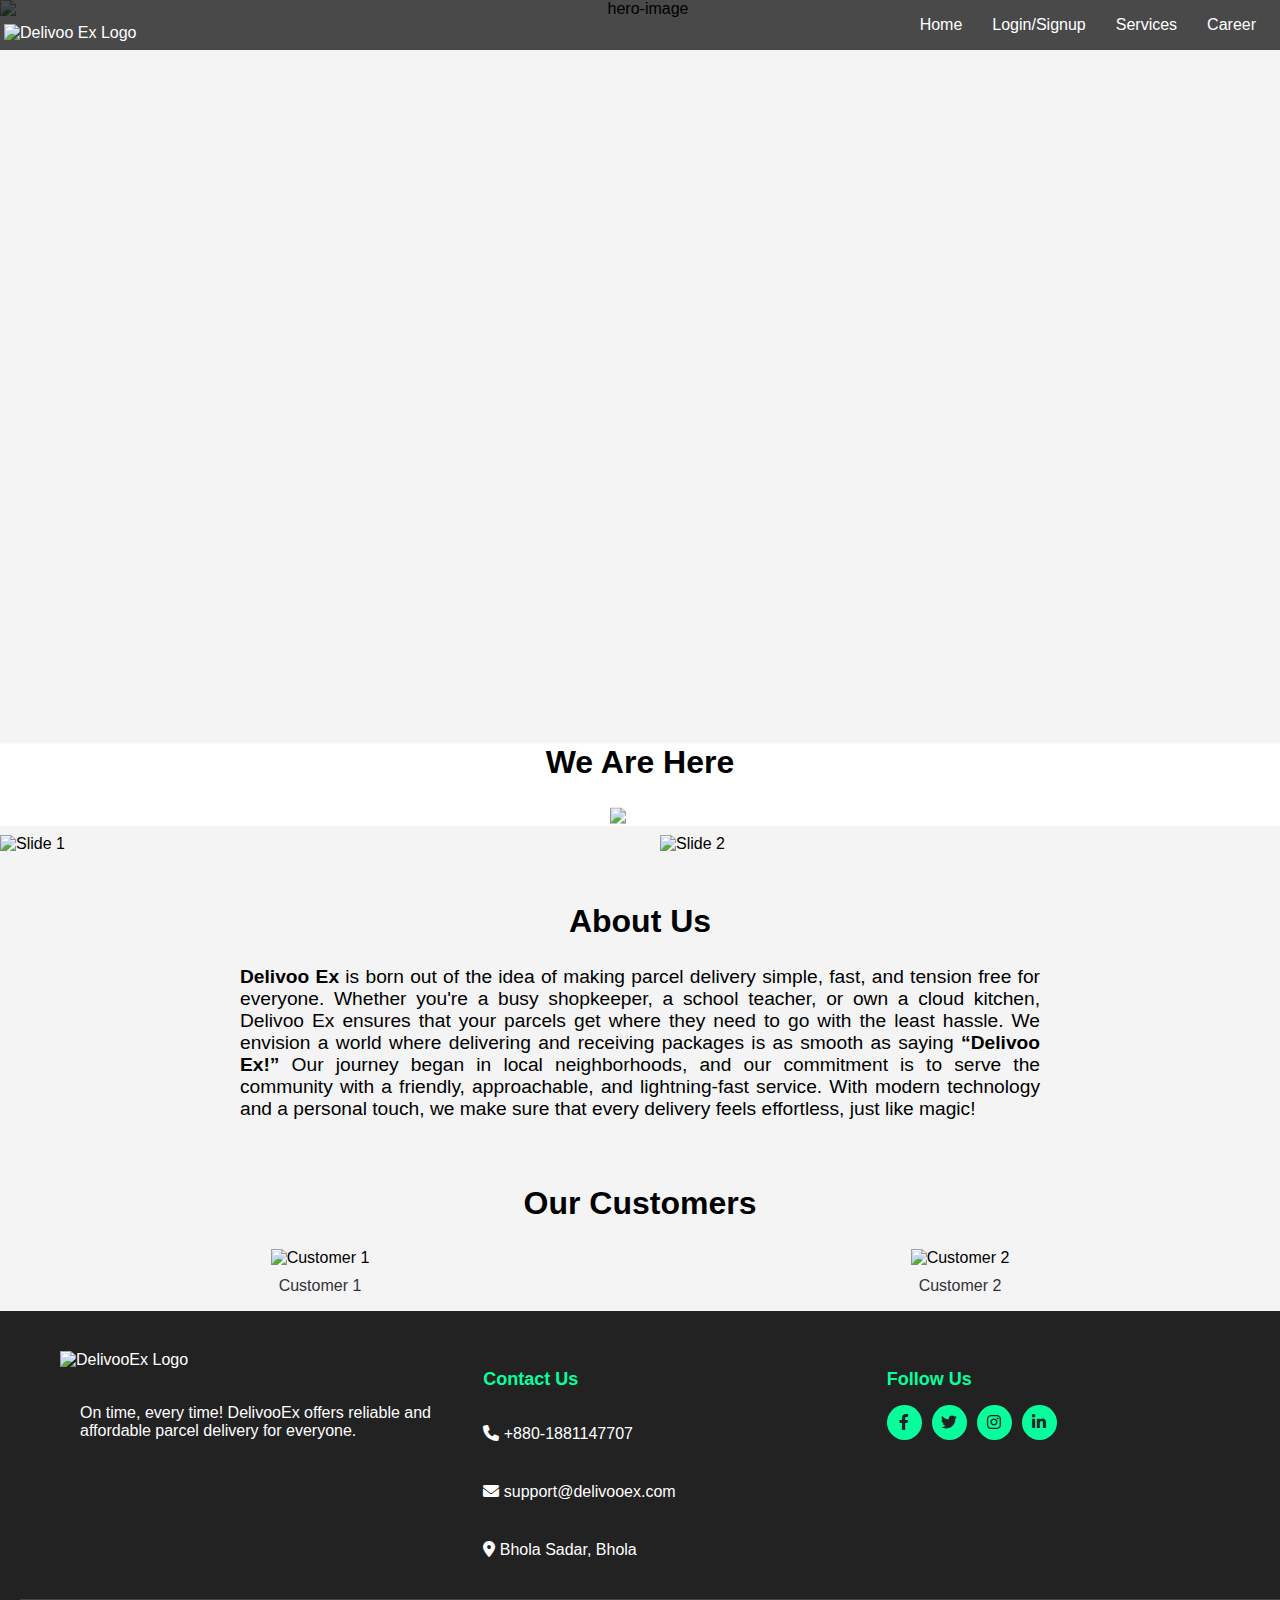
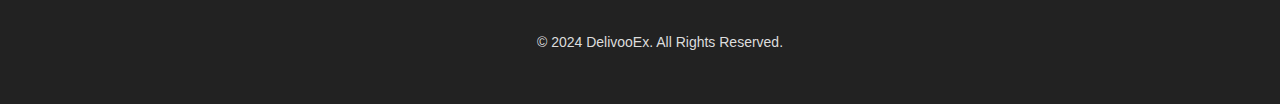
==== index.html @ bf5b0c3a "first upload" ====
<!DOCTYPE html>
<html lang="en">
<head>
    <meta charset="UTF-8">
    <meta name="viewport" content="width=device-width, initial-scale=1.0">
    <link rel="stylesheet" href="styles.css">
    <title>Delivoo Ex - Home</title>
    <script src="https://kit.fontawesome.com/a076d05399.js" crossorigin="anonymous"></script>
    <link rel="stylesheet" href="https://cdnjs.cloudflare.com/ajax/libs/font-awesome/6.0.0-beta3/css/all.min.css">

</head>
<body>
    <header>
        <!-- Logo and Top Navigation -->
        
        <nav class="navbar">
            <div class="logo">
                <a href="index.html"><img src="assets/images/logo white-01.png" alt="Delivoo Ex Logo"></a>
            </div>
            <ul class="nav-menu">
                <li class="nav-item"><a class="nav-links" href="index.html">Home</a></li>
                <li class="nav-item"><a class="nav-links" href="login.html">Login/Signup</a></li>
                <li class="nav-item"><a class="nav-links" href="services.html">Services</a></li>
                <li class="nav-item"><a class="nav-links" href="career.html">Career</a></li>
            </ul>
            <div class="hamburger" >
               <!-- <img src="assets/images/delivoo favi-01.png" alt="Menu" >-->
                <span class="bar"></span>
                <span class="bar"></span>
                <span class="bar"></span>
                <span class="bar"></span>
            
            </div>
        </nav>

    
        <!-- Hero Section with Photo Slider -->
        
    </header>
    <div class="hero">
        <img src="assets/images/landing1.jpg" alt="hero-image" id="hero-img">
    </div>
    <div class="social-links">
        <h2>We Are Here</h2>
        <a href="https://www.facebook.com/delivooex/" target="_blank"><img id="fb"  src="assets/images/fblogo.png" alt="fblogo"></a>

    </div>

    <div id="slide-photo"  >
        <img id="photo" src="assets/images/photo slider/p1 copy.jpg" alt="Slide 1">
        <img id="photo" src="assets/images/photo slider/p2 copy.jpg" alt="Slide 2">
       
        <img id="photo" src="assets/images/photo slider/p4 copy.jpg" alt="Slide 3">
        <img id="photo" src="assets/images/photo slider/p6.jpg" alt="Slide 4">
    </div>

    <main>
        <!-- About Us Section -->
        <section class="about">
            <h2>About Us</h2>
            <p><b ><a id="dlnk" href="https://www.facebook.com/delivooex/" target="_blank">Delivoo  Ex</a></b> is born out of the idea of making parcel delivery simple, fast, and tension free for everyone. Whether you're a busy shopkeeper, a school teacher, or own a cloud kitchen, Delivoo  Ex ensures that your parcels get where they need to go with the least hassle. We envision a world where delivering and receiving packages is as smooth as saying <b><a id="dlnk" href="https://www.facebook.com/delivooex/" target="_blank">“Delivoo  Ex!”</a></b>
                Our journey began in local neighborhoods, and our commitment is to serve the community with a friendly, approachable, and lightning-fast service. With modern technology and a personal touch, we make sure that every delivery feels effortless, just like magic!</p>
        </section>

        <!-- Customer Testimonials Section -->
        <section class="testimonials">
            <h2>Our Customers</h2>
            <div id="customer-slide-photo">
                <div>
                    <img src="https://img.freepik.com/premium-vector/beautiful-unique-food-restaurant-company-logo-design_981150-2156.jpg?semt=ais_hybrid" alt="Customer 1">
                    <p>Customer 1</p>
                </div>
                <div>
                    <img src="https://assets.zenn.com/strapi_assets/Fast_food_logos_18461bbf59.png" alt="Customer 2">
                    <p>Customer 2</p>
                </div>
                <div>
                    <img src="https://static.vecteezy.com/system/resources/previews/008/020/890/non_2x/shopping-gadget-logo-vector.jpg" alt="Customer 3">
                    <p>Customer 3</p>
                </div>
                <div>
                    <img src="https://img.freepik.com/premium-vector/beautiful-unique-food-restaurant-company-logo-design_981150-2156.jpg?semt=ais_hybrid" alt="Customer 1">
                    <p>Customer 1</p>
                </div>
                <div>
                    <img src="https://assets.zenn.com/strapi_assets/Fast_food_logos_18461bbf59.png" alt="Customer 2">
                    <p>Customer 2</p>
                </div>
                <div>
                    <img src="https://static.vecteezy.com/system/resources/previews/008/020/890/non_2x/shopping-gadget-logo-vector.jpg" alt="Customer 3">
                    <p>Customer 3</p>
                </div>
                <!-- Add more customer items as needed -->
            </div>
        </section>
        
    </main>

    <footer class="footer">
        <div class="footer-container">
            <!-- Logo and Description -->
            <div class="footer-section logo-section">
                <img src="assets/images/logo white-01.png" alt="DelivooEx Logo" class="footer-logo">
                <p>On time, every time! DelivooEx offers reliable and affordable parcel delivery for everyone.</p>
            </div>
    
            <!-- Quick Links -->
            
    
            <!-- Contact Info -->
            <div class="footer-section">
                <h3>Contact Us</h3>
                <p><i class="fas fa-phone"></i> +880-1881147707</p>
                <p><i class="fas fa-envelope"></i> support@delivooex.com</p>
                <p><i class="fas fa-map-marker-alt"></i> Bhola Sadar, Bhola</p>
            </div>
    
            <!-- Social Media and Newsletter -->
            <div class="footer-section">
                <h3>Follow Us</h3>
                <div class="social-icons">
                    <a href="https://www.facebook.com/delivooex/" target="_blank"><i class="fab fa-facebook-f"></i></a>
                    <a href="#"><i class="fab fa-twitter"></i></a>
                    <a href="#"><i class="fab fa-instagram"></i></a>
                    <a href="#"><i class="fab fa-linkedin-in"></i></a>
                </div>
                
            </div>
        </div>
    
        <!-- Copyright -->
        <div class="footer-bottom">
            <p>&copy; 2024 DelivooEx. All Rights Reserved.</p>
        </div>
    </footer>
    

    <script src="scripts.js"></script>
</body>
</html>
---- styles.css ----
/* General Styles */
body {
    font-family: Arial, sans-serif;
    margin: 0;
    padding: 0;
    
}
html, body {
    overflow-x: hidden;
}

header{
    background-color: rgba(0, 0, 0, 0.7);
    position: absolute;
    z-index: 10;
    width: 100%;

    
}

li{
    list-style: none;
}
a{
    color: white;
    text-decoration: none;
}

.navbar{
    height: 50px;
    
    display: flex;
    justify-content: space-between;
    align-items: center;
    padding: 0 24px;
   
}

.nav-menu{
    display: flex;
    justify-content: space-between;
    align-items: center;
    gap: 30px;
    z-index: 10;
}

.logo img {
    margin-left: -20px;
    padding-top: 15px;
    width: 150px;
}

.nav-links{
    transition: 0.7s ease;
}

.nav-links:hover{
    color: dodgerblue;
}
.hamburger{
    display: none;
    cursor: pointer;
    
}
.bar{
    display: block;
    width: 25px;
    height: 3px;
    margin: 5px auto;
    -webkit-transition: all 0.3s ease-in-out;
    transition: all 0.3s ease-in-out;
    background-color: white;
}

@media(max-width:768px){
    .hamburger{
        display: block;
    }
        
    .hamburger.active .bar:nth-child(2){
        opacity: 0;
    }

    .hamburger.active .bar:nth-child(1){
        transform: translateY(8px) rotate(45deg);
    }

    .hamburger.active .bar:nth-child(3){
        transform: translateY(-8px) rotate(-45deg);
    }

    .nav-menu{
        position: absolute;
        right: 100%;
        top: 34px;
        gap: 0;
        flex-direction: column;
        background-color: rgba(0, 0, 0, 0.7);
        width: 100%;
        text-align: center;
        transition: 0.3s;
       
    }
    .nav-item{
        margin-top: 10px;
        margin-bottom: 16px;
        
        
    }
    .nav-menu.active{
        right: 0;
        
        
    }

}

/* Hero Section with Photo Slider */
.hero {
    
    position: relative;
    text-align: center;
   
   
    
}
#hero-img{
    width: 100%;
    height: auto;
    object-fit: cover;
    position: absolute;
    left: 0px;
    
    
    
}


#slide-photo {
    display: flex;
     /* Hides overflowing images */
    width: 50vw;
    height: auto; /* Set a height for the slideshow */
    position: relative;
    gap: 20px;
    
     /* Enables positioning of child elements */
    
}

#slide-photo img {
    
    position: static;
    width: 100%; /* Make images responsive */
    height: auto; /* Maintain aspect ratio */
    flex-shrink: 0; /* Prevent images from shrinking */
    transition: transform 1s ease-in-out; /* Smooth transition effect */
    
}

/* Keyframes for sliding effect */
@keyframes slide-animation {
    0% { transform: translateX(0); }
    25% { transform: translateX(0); }
    30% { transform: translateX(-100%); }
    55% { transform: translateX(-100%); }
    60% { transform: translateX(-200%); }
    85% { transform: translateX(-200%); }
    100% { transform: translateX(0); }
}

#slide-photo {
    
    animation: slide-animation 12s infinite; /* Duration can be adjusted */
}

.social-links{
    position: relative;
    
    left: 50%;
    transform: translate(-50%, -30%);
    background-color: white;
    text-align: center;
    margin-top: 60%;
    margin-bottom: -15px;
    background-image: url("");
    background-size: cover;

   
}

#fb {
    
    width: 50px; /* Adjust size as needed */
    transition: transform 0.3s;
    width: 20%;
    height: auto;
    
    
}

.social-links h2 {
    font-size: 2em;
    color: rgb(0, 0, 0);
    
}

/* About Us Section */
.about {
    padding: 50px;
    text-align: justify;
    
}
#dlnk{
    color: #000000;
}
.about h2 {
    font-size: 2em;
    text-align: center;
}

.about p {
    font-size: 1.2em;
    margin: 15px auto;
    max-width: 800px;
}

/* Customer Testimonials Section */
/* General container styling for the customer slider */
#customer-slide-photo {
    display: flex;
    
    width: 50vw; /* Match the width of the other slider */
    position: relative;
    gap: 0;
    animation: customer-slide-animation 12s infinite; /* Loop animation */
}

/* Individual customer items */
#customer-slide-photo > div {
    width: 100%; /* Make customer items responsive */
    flex-shrink: 0; /* Prevent shrinking */
    text-align: center;
}

#customer-slide-photo img {
    width: 50%; /* Ensure the images fit within each customer slide */
    height: auto; /* Maintain aspect ratio */
    transition: transform 1s ease-in-out; /* Smooth transition */
}

/* Text styling for customer names */
#customer-slide-photo p {
    margin-top: 10px;
    font-size: 16px;
    color: #333;
}

.testimonials h2{
    text-align: center;
    font-size: 2em;
}

/* Keyframes for sliding animation */
@keyframes customer-slide-animation {
    0% { transform: translateX(0); }
    16% { transform: translateX(0); }      /* Display Customer 1 */
    20% { transform: translateX(-100%); }
    36% { transform: translateX(-100%); }  /* Display Customer 2 */
    40% { transform: translateX(-200%); }
    56% { transform: translateX(-200%); }  /* Display Customer 3 */
    60% { transform: translateX(-300%); }
    76% { transform: translateX(-300%); }  /* Display Customer 4 */
    80% { transform: translateX(-400%); }
    96% { transform: translateX(-400%); }  /* Display Customer 5 */
    100% { transform: translateX(0); }     /* Loop back to Customer 1 */
}

/* Footer */
/* Basic footer styling */
.footer {
    background-color: #222;
    color: #fff;
    width: 100%;
    padding: 40px 20px;
    font-family: Arial, sans-serif;
    position: relative;
}

.footer-container {
    display: flex;
    flex-wrap: wrap;
    gap: 10px;
    justify-content: space-between;
    max-width: 1200px;
    margin: 0 auto;
}

.footer-section {
    flex: 1 1 200px;
    min-width: 200px;
}

.footer-section h3 {
    margin-bottom: 15px;
    font-size: 18px;
    color: rgb(6, 255, 156);
    padding-left: 20px;
}

.footer-section p, .footer-section ul {
    margin: 0px;
    padding: 20px;
    list-style: none;
}

.footer-section ul li {
    margin-bottom: 10px;
}

.footer-section ul li a {
    color: #ddd;
    text-decoration: none;
    transition: color 0.3s;
}

.footer-section ul li a:hover {
    color: rgb(6, 255, 156);
}

/* Logo styling */
.logo-section img {
    max-width: 150px;
    margin-bottom: 15px;
    right: 100px;
}

/* Social media icons */
.social-icons {
    display: flex;
    gap: 10px;
    margin-top: 10px;
    padding-left: 20px;
}

.social-icons a {
    display: inline-block;
    width: 35px;
    height: 35px;
    line-height: 35px;
    border-radius: 50%;
    background-color: rgb(6, 255, 156);
    color: #222;
    text-align: center;
    font-size: 16px;
    transition: transform 0.3s;
}

.social-icons a:hover {
    transform: scale(1.1);
    background-color: #fff;
}


/* Footer bottom styling */
.footer-bottom {
    text-align: center;
    padding-top: 20px;
    
    font-size: 14px;
    color: #ddd;
    border-top: 1px solid #444;
    margin-top: 20px;
}

/* Dashboard styles */
body {
    font-family: 'Arial', sans-serif;
    background-color: #f4f4f4;
    margin: 0;
    padding: 0;
}

.dashboard-container {
    display: flex;
    height: 100vh;
}

.sidebar {
    width: 250px;
    background-color: #2c3e50;
    color: #ecf0f1;
    padding: 20px;
}

.sidebar-header h2 {
    text-align: center;
}

.sidebar-menu {
    list-style-type: none;
    padding: 0;
}

.sidebar-menu li {
    margin: 15px 0;
}

.sidebar-menu a {
    color: #ecf0f1;
    text-decoration: none;
    display: block;
    padding: 10px;
    border-radius: 5px;
}

.sidebar-menu a:hover {
    background-color: #34495e;
}

.main-content {
    flex: 1;
    padding: 20px;
    background-color: #ecf0f1;
}

.header {
    margin-bottom: 20px;
}

.order-history, .create-request {
    background-color: #ffffff;
    padding: 20px;
    border-radius: 8px;
    box-shadow: 0 0 10px rgba(0, 0, 0, 0.1);
    margin-bottom: 20px;
}

h2 {
    margin-top: 0;
}

table {
    width: 100%;
    border-collapse: collapse;
    margin-top: 10px;
}

table th, table td {
    border: 1px solid #bdc3c7;
    padding: 10px;
    text-align: left;
}

table th {
    background-color: #2c3e50;
    color: #ffffff;
}

table tbody tr:hover {
    background-color: #f4f4f4;
}

form {
    display: flex;
    flex-direction: column;
}

form input {
    margin: 10px 0;
    padding: 10px;
    border: 1px solid #bdc3c7;
    border-radius: 5px;
}

form button {
    padding: 10px;
    background-color: #2c3e50;
    color: white;
    border: none;
    border-radius: 5px;
    cursor: pointer;
}

form button:hover {
    background-color: #34495e;
}
/* Career page styles */
.career-container {
    padding: 80px;
    background-color: #f4f4f4;
}

.header {
    margin-bottom: 20px;
}

.tabs {
    display: flex;
    justify-content: center;
    background-color: rgba(76, 175, 80);
    border-radius: 8px;
    padding-left: 0px;
    padding-right: 0px;

    

    
    margin-bottom: 10px;
    position: relative;
    
    text-align: center;
    box-shadow: 0px 4px 8px rgba(0, 0, 0, 0.15);
    transition: all 0.3s ease;
}
#career-header{
    text-align: center;
}
.tab-button {
    flex: 1;
    padding-top: 10px;
    
    background-color: rgba(76, 175, 80, 0.9);
    color: #ffffff;
    border: none;
    border-radius: 5px;
    cursor: pointer;
    transition: background-color 0.3s;
}

.tabs button{
    margin-top: 0px;
    margin-left: 0px;
    margin-right: 0px;
}

.tab-button:hover {
    background-color: rgba(62, 142, 65, 0.9);
}

.tab-button.active {
    background-color: #3e8e41; /* Active tab color */
}

.tab-content {
    display: none;
}

.tab-content.active {
    display: block;
}

form {
    display: flex;
    flex-direction: column;
}

form input, form textarea {
    margin: 10px 0;
    padding: 10px;
    border: 1px solid #bdc3c7;
    border-radius: 5px;
}

form button {
    padding: 10px;
    background-color: rgba(76, 175, 80, 0.9);
    color: white;
    border: none;
    border-radius: 5px;
    cursor: pointer;
}

form button:hover {
    background-color: rgba(62, 142, 65, 0.9);
}
/* Services page styles */
.services-container {
    margin-top: 60px;
    padding: 20px;
    background-color: #f4f4f4;
}

.header {
    text-align: center;
    margin-bottom: 30px;
}

.header h1 {
    font-size: 2.5em;
    margin: 10px 0;
}

.header p {
    font-size: 1.2em;
    color: #555;
}

.services-list {
    display: grid;
    grid-template-columns: repeat(auto-fill, minmax(300px, 1fr));
    gap: 20px;
}

.service-item {
    background-color: #ffffff;
    padding: 20px;
    border-radius: 8px;
    box-shadow: 0 0 10px rgba(0, 0, 0, 0.1);
    transition: transform 0.3s;
}

.service-item:hover {
    transform: translateY(-5px);
}

.service-item h2 {
    font-size: 1.5em;
    margin-bottom: 10px;
}

.service-item p {
    font-size: 1em;
    color: #333;
}
 
/*login page*/
  /* Modern styling with animations */
  #login-body {
    font-family: 'Segoe UI', Tahoma, Geneva, Verdana, sans-serif;
    
    
    display: flex;
    flex-direction: column;
    align-items: center;
    min-height: 100%;
    background-color: #f4f4f4;
    
}

.login-nave {
    display: flex;
    justify-content: center;
    background-color: rgba(76, 175, 80, 0.9);
    border-radius: 8px;
    padding: 15px 30px;
    width: 100%;
    max-width: 400px;
    position: relative;
    top: 90px;
    text-align: center;
    box-shadow: 0px 4px 8px rgba(0, 0, 0, 0.15);
    transition: all 0.3s ease;
    
}

.login-nave a {
    color: #fff;
    padding: 10px 20px;
    margin: 0 10px;
    text-decoration: none;
    font-weight: bold;
    border-radius: 5px;
    transition: background 0.3s ease;
    cursor: pointer;
}

.login-nave a:hover {
    background-color: rgba(62, 142, 65, 0.9);
}

.login-nave a.active {
    background-color: #3e8e41;
}

.container {
    margin-top: 100px;
    display: flex;
    justify-content: center;
    width: 100%;
    max-width: 380px;
    position: relative;
    margin-bottom: 500px;
}

.form-container {
    background-color: #ffffff;
    border-radius: 10px;
    box-shadow: 0px 8px 15px rgba(0, 0, 0, 0.2);
    padding: 40px;
    width: 100%;
    opacity: 0;
    transform: scale(0.9);
    transition: all 0.4s ease-in-out;
    position: absolute;
    top: 0;
    pointer-events: none;
}

.form-container.active {
    opacity: 1;
    transform: scale(1);
    pointer-events: auto;
}

h3 {
    margin-bottom: 25px;
    font-size: 1.5em;
    color: #333;
    font-weight: bold;
}

input[type="text"], input[type="password"], input[type="email"] {
    margin-bottom: 20px;
    padding: 12px;
    border: 1px solid #ddd;
    border-radius: 5px;
    width: 100%;
    transition: all 0.3s ease;
}

input[type="text"]:focus, input[type="password"]:focus {
    border-color: #4CAF50;
    box-shadow: 0px 4px 8px rgba(76, 175, 80, 0.2);
    outline: none;
}

button {
    margin-top: 20px;
    background-color: #4CAF50;
    color: white;
    padding: 12px 25px;
    border: none;
    border-radius: 5px;
    cursor: pointer;
    font-weight: bold;
    transition: background-color 0.3s ease, transform 0.2s ease;
}

button:hover {
    background-color: #3e8e41;
    transform: scale(1.05);
}
#pbutton{
    top: 20px;
}

/*notification*/

#notification {
    display: none; 
    position: absolute; 
    top: 180px; 
    right: 40%; 
    background: #ff0000c4; 
    color: white; 
    padding: 10px; 
    border-radius: 5px;
    z-index: 1000;
    font-weight: bold;
}
.form-container {
    display: none; /* Hide by default */
}
.form-container.active {
    display: block; /* Show when active */
}
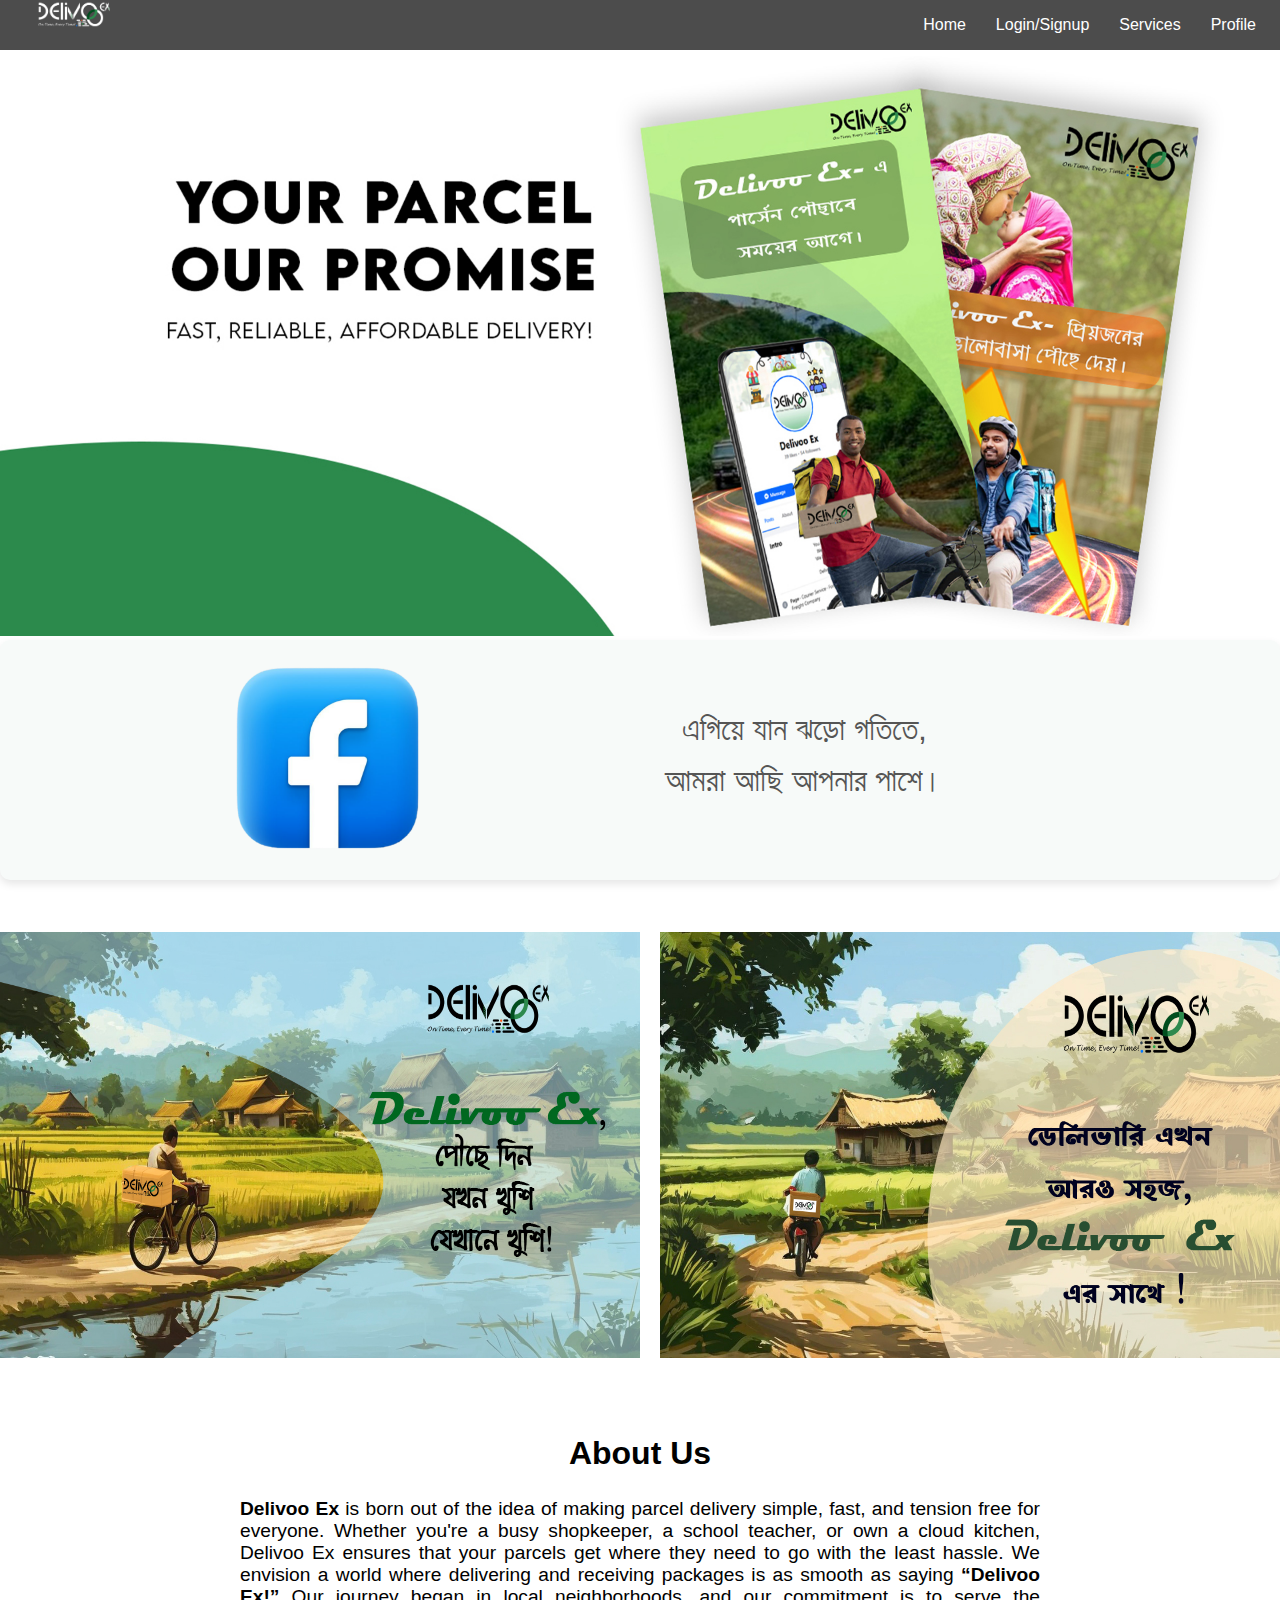
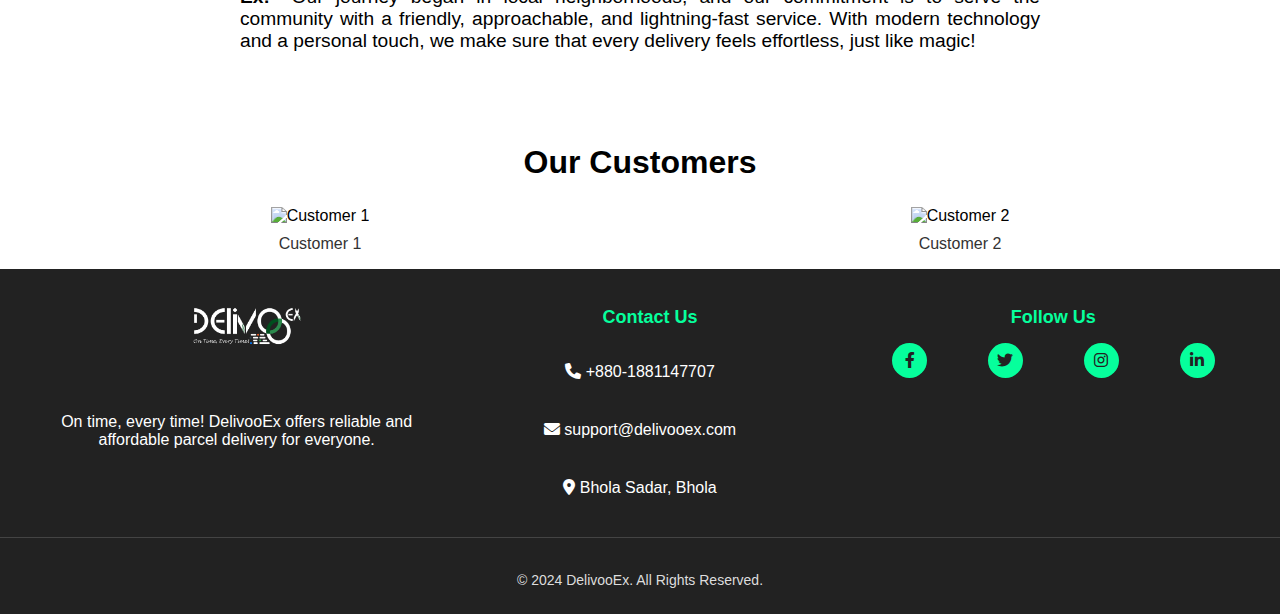
==== commit 933e4d1b: "fully functional Delivooex" ====
--- a/index.html
+++ b/index.html
@@ -5,7 +5,7 @@
     <meta name="viewport" content="width=device-width, initial-scale=1.0">
     <link rel="stylesheet" href="styles.css">
     <title>Delivoo Ex - Home</title>
-    <script src="https://kit.fontawesome.com/a076d05399.js" crossorigin="anonymous"></script>
+    
     <link rel="stylesheet" href="https://cdnjs.cloudflare.com/ajax/libs/font-awesome/6.0.0-beta3/css/all.min.css">
 
 </head>
@@ -21,15 +21,13 @@
                 <li class="nav-item"><a class="nav-links" href="index.html">Home</a></li>
                 <li class="nav-item"><a class="nav-links" href="login.html">Login/Signup</a></li>
                 <li class="nav-item"><a class="nav-links" href="services.html">Services</a></li>
-                <li class="nav-item"><a class="nav-links" href="career.html">Career</a></li>
+                <li class="nav-item"><a class="nav-links" href="loading.html">Profile</a></li>
             </ul>
-            <div class="hamburger" >
-               <!-- <img src="assets/images/delivoo favi-01.png" alt="Menu" >-->
+            <div class="hamburger">
                 <span class="bar"></span>
                 <span class="bar"></span>
                 <span class="bar"></span>
                 <span class="bar"></span>
-            
             </div>
         </nav>
 
@@ -40,11 +38,14 @@
     <div class="hero">
         <img src="assets/images/landing1.jpg" alt="hero-image" id="hero-img">
     </div>
-    <div class="social-links">
-        <h2>We Are Here</h2>
-        <a href="https://www.facebook.com/delivooex/" target="_blank"><img id="fb"  src="assets/images/fblogo.png" alt="fblogo"></a>
-
-    </div>
+    <section class="social-links">
+        
+          <a  href="https://www.facebook.com/delivooex/" target="_blank">
+            <img id="fb" src="assets/images/fblogo.png" alt="Facebook Logo">
+          </a>
+        
+        <p id="pragraph">এগিয়ে যান ঝড়ো গতিতে, <br>আমরা আছি আপনার পাশে। </p>
+      </section>
 
     <div id="slide-photo"  >
         <img id="photo" src="assets/images/photo slider/p1 copy.jpg" alt="Slide 1">
@@ -135,6 +136,25 @@
     </footer>
     
 
-    <script src="scripts.js"></script>
+    <script>
+        // Toggle hamburger menu visibility
+        function setupMenuToggle() {
+            const hamburger = document.querySelector(".hamburger");
+            const navMenu = document.querySelector(".nav-menu");
+
+            hamburger.addEventListener("click", () => {
+                hamburger.classList.toggle("active");
+                navMenu.classList.toggle("active");
+            });
+
+            document.querySelectorAll(".nav-link").forEach(n => 
+                n.addEventListener("click", () => {
+                    hamburger.classList.remove("active");
+                    navMenu.classList.remove("active");
+                })
+            );
+        }
+        setupMenuToggle();
+    </script>
 </body>
 </html>
--- a/styles.css
+++ b/styles.css
@@ -4,9 +4,16 @@
     margin: 0;
     padding: 0;
     
+    
+    
+    
 }
 html, body {
     overflow-x: hidden;
+    overflow-y: auto;
+    
+    
+  
 }
 
 header{
@@ -33,6 +40,7 @@
     justify-content: space-between;
     align-items: center;
     padding: 0 24px;
+    ;
    
 }
 
@@ -41,13 +49,17 @@
     justify-content: space-between;
     align-items: center;
     gap: 30px;
-    z-index: 10;
+    z-index: 100;
 }
 
 .logo img {
-    margin-left: -20px;
+    margin-left: 0px;
     padding-top: 15px;
-    width: 150px;
+    padding-bottom: 15px;
+    width: 100px;
+}
+.logo{
+    padding-bottom: 10px;
 }
 
 .nav-links{
@@ -109,6 +121,7 @@
     }
     .nav-menu.active{
         right: 0;
+        z-index: 1000;
         
         
     }
@@ -125,6 +138,7 @@
     
 }
 #hero-img{
+    margin-top: 40px;
     width: 100%;
     height: auto;
     object-fit: cover;
@@ -142,6 +156,7 @@
     width: 50vw;
     height: auto; /* Set a height for the slideshow */
     position: relative;
+    
     gap: 20px;
     
      /* Enables positioning of child elements */
@@ -170,41 +185,65 @@
 }
 
 #slide-photo {
-    
+
     animation: slide-animation 12s infinite; /* Duration can be adjusted */
 }
-
-.social-links{
-    position: relative;
-    
-    left: 50%;
-    transform: translate(-50%, -30%);
-    background-color: white;
-    text-align: center;
-    margin-top: 60%;
-    margin-bottom: -15px;
-    background-image: url("");
-    background-size: cover;
-
-   
-}
-
-#fb {
-    
-    width: 50px; /* Adjust size as needed */
-    transition: transform 0.3s;
-    width: 20%;
+.social-links {
+    display: flex;
+    align-items: center;
+    background-color: #f7faf9;
+    padding: 20px;
+    border-radius: 10px;
+    box-shadow: 0 4px 8px rgba(0, 0, 0, 0.1);
+    margin-top: 50%;
+    margin-bottom: 4%;
+    transition: box-shadow 0.3s ease;
+}
+
+.social-links p {
+    font-size: 2em;
+    margin: 0 0 10px 0; /* Add some bottom margin for spacing */
+    color: #333;
+}
+
+.social-links .social-link {
+    margin-right: 20px;
+}
+  
+#fb, .social-links a {
+    width: 40%; /* Adjust image size as needed */
     height: auto;
-    
-    
-}
-
-.social-links h2 {
+    border-radius: 20%;
+    margin-left: 12%;
+  }
+  
+.social-links p {
     font-size: 2em;
-    color: rgb(0, 0, 0);
-    
-}
-
+    line-height: 1.6;
+    color: #555;
+    max-width: 500px;
+    text-align: center;
+  }
+  
+@media (max-width: 600px) {
+    .social-links {
+
+        flex-direction: column;
+        align-items: center;
+        margin-top: 60%; /* Remove top margin on mobile */
+    }
+    .social-links p {
+        font-size: 1.5em;}
+    #fb, .social-links a{
+        width: 50%;
+        height: auto;
+    }
+
+    #pragraph {
+        margin-top: 20px;
+        max-width: 100%; /* Full width on smaller screens */
+    }
+}
 /* About Us Section */
 .about {
     padding: 50px;
@@ -282,9 +321,22 @@
     background-color: #222;
     color: #fff;
     width: 100%;
-    padding: 40px 20px;
+    
+    padding-top: 20px;
+    font-family: Arial, sans-serif;
+    padding-bottom: 12px;
+}
+
+.footer-new {
+    background-color: #222;
+    color: #fff;
+    width: 100%;
+    top: 200%;
+    padding-top: 20px;
+
     font-family: Arial, sans-serif;
     position: relative;
+    padding-bottom: 12px;
 }
 
 .footer-container {
@@ -294,11 +346,15 @@
     justify-content: space-between;
     max-width: 1200px;
     margin: 0 auto;
+    justify-content: space-between;
 }
 
 .footer-section {
-    flex: 1 1 200px;
+    flex: 1 1 250px;
     min-width: 200px;
+    gap: 20px;
+    width: 50px;
+    text-align: center;
 }
 
 .footer-section h3 {
@@ -306,6 +362,7 @@
     font-size: 18px;
     color: rgb(6, 255, 156);
     padding-left: 20px;
+    text-align: center;
 }
 
 .footer-section p, .footer-section ul {
@@ -332,7 +389,7 @@
 .logo-section img {
     max-width: 150px;
     margin-bottom: 15px;
-    right: 100px;
+    padding-left: 20px;
 }
 
 /* Social media icons */
@@ -341,6 +398,8 @@
     gap: 10px;
     margin-top: 10px;
     padding-left: 20px;
+    align-items: center;
+    justify-content: space-around;
 }
 
 .social-icons a {
@@ -373,118 +432,8 @@
     margin-top: 20px;
 }
 
-/* Dashboard styles */
-body {
-    font-family: 'Arial', sans-serif;
-    background-color: #f4f4f4;
-    margin: 0;
-    padding: 0;
-}
-
-.dashboard-container {
-    display: flex;
-    height: 100vh;
-}
-
-.sidebar {
-    width: 250px;
-    background-color: #2c3e50;
-    color: #ecf0f1;
-    padding: 20px;
-}
-
-.sidebar-header h2 {
-    text-align: center;
-}
-
-.sidebar-menu {
-    list-style-type: none;
-    padding: 0;
-}
-
-.sidebar-menu li {
-    margin: 15px 0;
-}
-
-.sidebar-menu a {
-    color: #ecf0f1;
-    text-decoration: none;
-    display: block;
-    padding: 10px;
-    border-radius: 5px;
-}
-
-.sidebar-menu a:hover {
-    background-color: #34495e;
-}
-
-.main-content {
-    flex: 1;
-    padding: 20px;
-    background-color: #ecf0f1;
-}
-
-.header {
-    margin-bottom: 20px;
-}
-
-.order-history, .create-request {
-    background-color: #ffffff;
-    padding: 20px;
-    border-radius: 8px;
-    box-shadow: 0 0 10px rgba(0, 0, 0, 0.1);
-    margin-bottom: 20px;
-}
-
-h2 {
-    margin-top: 0;
-}
-
-table {
-    width: 100%;
-    border-collapse: collapse;
-    margin-top: 10px;
-}
-
-table th, table td {
-    border: 1px solid #bdc3c7;
-    padding: 10px;
-    text-align: left;
-}
-
-table th {
-    background-color: #2c3e50;
-    color: #ffffff;
-}
-
-table tbody tr:hover {
-    background-color: #f4f4f4;
-}
-
-form {
-    display: flex;
-    flex-direction: column;
-}
-
-form input {
-    margin: 10px 0;
-    padding: 10px;
-    border: 1px solid #bdc3c7;
-    border-radius: 5px;
-}
-
-form button {
-    padding: 10px;
-    background-color: #2c3e50;
-    color: white;
-    border: none;
-    border-radius: 5px;
-    cursor: pointer;
-}
-
-form button:hover {
-    background-color: #34495e;
-}
+
+
 /* Career page styles */
 .career-container {
     padding: 80px;
@@ -634,6 +583,7 @@
     flex-direction: column;
     align-items: center;
     min-height: 100%;
+    
     background-color: #f4f4f4;
     
 }
@@ -643,9 +593,9 @@
     justify-content: center;
     background-color: rgba(76, 175, 80, 0.9);
     border-radius: 8px;
-    padding: 15px 30px;
-    width: 100%;
-    max-width: 400px;
+    padding: 15px 40px;
+    width: 80%;
+    max-width:380px;
     position: relative;
     top: 90px;
     text-align: center;
@@ -677,10 +627,10 @@
     margin-top: 100px;
     display: flex;
     justify-content: center;
-    width: 100%;
+    width: 80%;
     max-width: 380px;
     position: relative;
-    margin-bottom: 500px;
+    margin-bottom: 600px;
 }
 
 .form-container {
@@ -741,7 +691,7 @@
     background-color: #3e8e41;
     transform: scale(1.05);
 }
-#pbutton{
+#signup-button{
     top: 20px;
 }
 
@@ -749,7 +699,7 @@
 
 #notification {
     display: none; 
-    position: absolute; 
+    position: fixed; 
     top: 180px; 
     right: 40%; 
     background: #ff0000c4; 
@@ -759,9 +709,686 @@
     z-index: 1000;
     font-weight: bold;
 }
+
+
+
+
 .form-container {
     display: none; /* Hide by default */
 }
 .form-container.active {
     display: block; /* Show when active */
 }
+
+
+
+
+/* Dashboard */
+/* Base Styling */
+/* Base Styling */
+
+/*Dashboard sidebar*/
+
+/* styles.css */
+
+.modal {
+    position: fixed;
+    top: 0;
+    left: 0;
+    width: 100%;
+    height: 100%;
+    background: rgba(0, 0, 0, 0.5);
+    display: flex;
+    justify-content: center;
+    align-items: center;
+    z-index: 1000;
+}
+
+.modal-content {
+    background: white;
+    padding: 20px;
+    border-radius: 5px;
+    width: 300px;
+    text-align: center;
+    
+}
+
+.hidden {
+    display: none;
+}
+#dashboard-body {
+    font-family: Arial, sans-serif;
+    margin:  0;
+    padding:  0;
+    overflow-x: hidden;
+    position: relative;
+    
+}
+
+/* Navbar & Sidebar positioning */
+.dashboard {
+    display: flex;
+    flex-direction: column;
+    /*max-width: 100%;*/
+}
+.sidebar {
+    width: 200px;
+    background-color: transparent;
+    position: absolute;
+    top: 50px;
+    left: 50px;
+    /*z-index: 10;*/
+    padding: 10px;
+}
+
+.sidebar select {
+    width: 100%;
+    padding: 10px;
+    background-color: rgba(62, 142, 65, 0.9);
+    color: white;
+    border: none;
+    font-size: 18px;
+    cursor: pointer;
+    border-radius: 5px;
+}
+
+.sidebar select:hover {
+    background-color: rgba(45, 169, 49, 0.9)  ;
+
+}
+
+.sidebar a {
+    color: white;
+    text-decoration: none;
+    padding: 10px;
+}
+
+.sidebar a:hover {
+    background-color: #3a813c;
+}
+
+/* Dropdown menu styling */
+
+
+/* Content area */
+.content {
+    padding: 20px;
+}
+
+
+#history {
+    padding: 20px;
+    font-family: Arial, sans-serif;
+    color: #333;
+    
+}
+.dashboard-header {
+    display: flex;
+    justify-content: left;
+    align-items: center;
+    padding: 20px;
+    background-color: #f8f8f8;
+}
+
+.logout-button {
+    background-color: #ff4d4d; /* Red for visibility */
+    color: white;
+    border: none;
+    
+    padding: 10px 20px;
+    border-radius: 5px;
+    font-size: 16px;
+    cursor: pointer;
+    transition: background-color 0.3s;
+    position: relative;
+    left: 80%;
+}
+
+.logout-button:hover {
+    background-color: #ff6666; /* Slightly lighter red on hover */
+}
+
+
+#history h2 {
+    font-size: 1.8em;
+    font-weight: 900;
+    text-align: center;
+    margin-bottom: 20px;
+    color: #3e8e41;
+}
+
+#worning{
+    display: none;
+}
+/* Container */
+.history-container {
+    display: grid;
+    gap: 20px;
+    max-width: 1200px;
+    margin: 0 auto;
+    padding: 10px;
+    background: #f9f9f9;
+    border-radius: 8px;
+    box-shadow: 0 4px 12px rgba(0, 0, 0, 0.1);
+}
+@media (max-width: 768px) {
+    .history-container {
+        overflow-y: scroll;
+        width: 100%;
+        padding-left: 0;
+        padding-right: 0;
+    }
+    #history{
+        padding-left: 0%;
+        padding-right: 0%;
+    }
+    .content{
+        padding-left: 0%;
+        padding-right: 0%;
+        margin-left: 5px;
+        margin-right: 5px;
+    }
+    #worning{
+        right: 100px;
+        top: 100px;
+        display: inline-block; /* Ensure inline layout */
+        position: absolute; /* Required for sliding animation */
+        animation: slide 10s linear infinite; /* Animation properties */
+        text-align: center; /* Center-align the text */
+        font-size: 20px; /* Adjust font size */
+        color: #333; /* Text color */
+        
+    }
+    .sidebar select{
+        margin-left: -30px;
+    }
+    
+}
+
+@keyframes slide {
+    from {
+        transform: translateX(100%); /* Start outside the screen from the right */
+    }
+    to {
+        transform: translateX(-100%); /* Move fully outside the screen to the left */
+    }
+}
+
+
+/* Order Summary Styling */
+.order-summary {
+    display: grid;
+    grid-template-columns: repeat(3, 1fr); /* Fixed desktop layout */
+    gap: 15px;
+    text-align: center;
+}
+
+.summary-box {
+    padding: 20px;
+    border-radius: 12px;
+    color: white;
+    background: linear-gradient(135deg, #3e8e41, #6bee6f);
+    box-shadow: 0 4px 8px rgba(0, 0, 0, 0.1);
+    transition: transform 0.3s ease, box-shadow 0.3s ease;
+}
+
+.summary-box:hover {
+    transform: translateY(-5px);
+    box-shadow: 0 8px 16px rgba(0, 0, 0, 0.15);
+}
+
+.summary-box h3 {
+    font-size: 1.2em;
+    font-weight: 800;
+    margin-bottom: 8px;
+    color: white;
+}
+
+.summary-box p {
+    font-size: 1.6em;
+    font-weight: bold;
+}
+
+/* Filter Section */
+.filter-section {
+    display: flexbox;
+    
+    
+    padding: 10px;
+    background-color: #e0e4ff;
+    border-radius: 8px;
+}
+
+.filter-section label {
+    font-weight: 500;
+    color: #333;
+}
+
+.filter-section input[type="date"],
+.filter-section select {
+    padding: 10px;
+    border: 1px solid #ccc;
+    border-radius: 5px;
+    outline: none;
+    transition: box-shadow 0.3s;
+}
+
+.filter-section input[type="date"]:focus,
+.filter-section select:focus {
+    box-shadow: 0 0 5px #4e54c8;
+}
+
+.filter-section button {
+    padding: 10px 20px;
+    background-color: #3a813c;
+    color: white;
+    border: none;
+    border-radius: 5px;
+    font-weight: bold;
+    cursor: pointer;
+    transition: background-color 0.3s, transform 0.3s;
+}
+
+.filter-section button:hover {
+    background-color: #3e8e41;
+    transform: scale(1.05);
+}
+
+/* Orders Table Styling */
+.history-table {
+    width: 100%;
+    height: 100%;
+    border-collapse: collapse;
+    background-color: white;
+    
+    border-radius: 8px;
+    box-shadow: 0 2px 8px rgba(0, 0, 0, 0.1);
+}
+
+.history-table th, .history-table td {
+    padding: 15px;
+    text-align: left;
+    border-bottom: 1px solid #e0e0e0;
+    color: #555;
+}
+
+.history-table th {
+    background-color: #3a813c;
+    color: white;
+    font-weight: 600;
+}
+
+.history-table tr:hover {
+    background-color: #f2f5ff;
+}
+
+
+/*New order page*/
+.create-order{
+    height: 100vw;
+}
+
+#activeSubscription{
+    padding-top: 20px;
+    padding-left: 20px;
+}
+#createOrder {
+    margin-top: 60px;
+    padding: 20px;
+    font-family: Arial, sans-serif;
+    color: #333;
+}
+
+#createOrder h2 {
+    font-size: 1.8em;
+    font-weight: bold;
+    text-align: center;
+    margin-bottom: 20px;
+    color: #333333;
+}
+
+.create-order-container {
+    display: flex;
+    flex-direction: column; /* Ensure the layout is vertical */
+    gap: 20px;
+    margin: 0 auto;
+    padding: 20px;
+    background: #f9f9f9;
+    border-radius: 8px;
+    box-shadow: 0 4px 12px rgba(0, 0, 0, 0.1);
+    position: relative;
+    min-height: calc(100vh - 800px); /* Take full height minus footer height */
+}
+
+
+
+.order-details, .pickup-address {
+    padding: 20px;
+    border: 1px solid #ccc;
+    border-radius: 5px;
+}
+
+.order-details label,
+.pickup-address h3 {
+    font-weight: bold;
+    margin-bottom: 5px;
+}
+
+.order-details input,
+.order-details select {
+    width: 100%;
+    padding: 10px;
+    margin-bottom: 10px;
+    border: 1px solid #ccc;
+    border-radius: 5px;
+}
+
+.pickup-address h3 {
+    text-align: center;
+}
+
+#addressList {
+    display: grid;
+    grid-template-columns: repeat(auto-fit, minmax(200px, 1fr));
+    gap: 20px;
+}
+
+#addressList label {
+    display: flex;
+    flex-direction: column;
+    align-items: flex-start;
+    margin-bottom: 20px;
+}
+
+#addressList .button-container {
+    display: flex;
+    gap: 10px;
+}
+
+#addressList .button-container button {
+    padding: 5px 10px;
+    border: 1px solid #ccc;
+    border-radius: 5px;
+    cursor: pointer;
+    background-color: #00a241;
+    color: #fff;
+}
+
+#newAddressForm {
+    padding: 20px;
+    flex-direction: column;
+    gap: 10px;
+}
+
+#newAddressForm input {
+    padding: 10px;
+    border: 1px solid #ccc;
+    border-radius: 5px;
+}
+
+#newAddressForm button {
+    margin-top: 10px;
+    padding: 10px 20px;
+    background-color: #00a241;
+    color: #fff;
+    border: none;
+    border-radius: 5px;
+    cursor: pointer;
+}
+
+/* Responsive Design */
+
+
+/*Account-user*/
+#drawerToggle{
+    position: relative;
+    left: 40px;
+    
+    
+}
+.drawer {
+    /*transition: height 0.5s ease-in-out;*/
+    height: 0;
+    overflow: hidden;
+    position: absolute;
+    width: 100%;
+    top: 0;
+    left: 0;
+    background-color: white;
+    box-shadow: 0 4px 8px rgba(0, 0, 0, 0.1);
+    padding: 20px;
+    z-index: -10;
+}
+.subscription-container {
+    display: ruby;
+    align-items: center;
+    max-width: 300px;  /* Set maximum width to 300px */
+    width: 100%;       /* Ensure it can scale down if needed */
+    justify-content: space-between;  /* Space between the heading and the button */
+}
+
+.subscription-container h3 {
+    margin-right: 10px;
+}
+.drawer-visible {
+    height: 100%; /* Fully expanded */
+    
+    position: relative;
+}
+
+.drawer-hidden {
+    height: 0; /* Collapsed */
+    
+}
+
+#dashboard-new{
+    height: 100%;
+}
+
+
+.dashboard-ac {
+    display: flex;
+    flex-direction: column;
+   
+}
+.dashboard-acc {
+    display: flex;
+    flex-direction: column;
+    height: 120%;
+   
+}
+
+/* Main Content Styling */
+.content-main {
+    max-width: 800px;
+    margin: 0 auto;
+    padding: 20px;
+    background-color: #fff;
+    display: ruby;
+    
+}
+
+/* General Section Styling */
+.content-main section {
+    margin-bottom: 20px;
+    padding: 20px;
+    background-color: #f9f9f9;
+    border-radius: 8px;
+    box-shadow: 0 2px 4px rgba(0, 0, 0, 0.1);
+    display: grid;
+}
+
+/* Section Titles */
+.content-main h2 {
+    font-size: 20px;
+    color: #333;
+    margin-bottom: 15px;
+    text-transform: uppercase;
+}
+
+/* Text Styling */
+.content-main p {
+    font-size: 16px;
+    color: #555;
+}
+
+.content-main strong {
+    color: #333;
+}
+
+/* Button Styling */
+.withdraw-button {
+    padding: 10px 15px;
+    font-size: 16px;
+    color: #fff;
+    background-color: #4CAF50;
+    border: none;
+    border-radius: 5px;
+    cursor: pointer;
+    margin-top: 10px;
+    transition: background-color 0.3s ease;
+}
+
+.withdraw-button:hover {
+    background-color: #45a049;
+}
+
+/* Table Styling */
+.cod-management {
+    width: 40%;
+    border-collapse: collapse;
+    margin-top: 15px;
+    position: relative;
+    left: 50px; ;
+    text-align: center;
+    gap: 10px;
+}
+/*.cod-management table{
+    padding-left: 50px;
+}*/
+.subscription-details{
+    width: 350px;
+}
+.cod-management th, .cod-management td {
+    padding: 10px;
+    text-align: left;
+    border-bottom: 1px solid #ddd;
+}
+
+.cod-management th {
+    background-color: #f4f4f4;
+    color: #333;
+}
+
+/* Package Options */
+.package-options {
+    display: flex;
+    /*flex-wrap: wrap;*/
+    gap: 15px;
+}
+
+.subscription-purchas{
+    width: 100%;
+    display: flex;
+}
+
+.package {
+    
+    background-color: #fff;
+    border: 1px solid #ddd;
+    border-radius: 8px;
+    padding: 15px;
+    
+    height: 250px;
+    box-sizing: border-box;
+    transition: box-shadow 0.3s ease;
+}
+
+.package:hover {
+    box-shadow: 0 4px 8px rgba(0, 0, 0, 0.1);
+}
+
+.package h3 {
+    font-size: 18px;
+    margin: 0;
+    color: #333;
+}
+
+.package p {
+    font-size: 14px;
+    color: #555;
+}
+
+.package button {
+    padding: 8px 12px;
+    font-size: 14px;
+    background-color: #4CAF50;
+    color: #fff;
+    border: none;
+    border-radius: 5px;
+    cursor: pointer;
+    margin-top: 10px;
+}
+
+.package button:hover {
+    background-color: #45a049;
+}
+
+
+/* Responsive Design */
+
+
+@media (max-width: 768px) {
+    /* Mobile Layout */
+    .content-main {
+        position: relative;
+        max-width: 100%;
+        margin-top: 60px;
+        margin-bottom: 50%;
+        top: 50px;
+        padding: 0px;
+        max-width: 100%; /* Full-width on mobile */
+    }
+
+    .cod-management {
+        left: 0;
+        width: 100%; /* Full-width table on small screens */
+    }
+
+    .dashboard-ac {
+        height: auto;
+        padding: 10px;
+    }
+
+    .package-options {
+        overflow-y: scroll;
+        flex-direction: row;
+        gap: 20px;
+    }
+
+    .package {
+        width: 50%;
+        margin-bottom: 44px; /* Space between packages */
+    }
+
+    .withdraw-button {
+        font-size: 14px;
+        padding: 8px 12px; /* Smaller buttons on mobile */
+    }
+
+    .package button {
+        font-size: 14px;
+        padding: 8px 12px;
+    }
+
+    .cod-management th, .cod-management td {
+        font-size: 14px; /* Smaller text in tables */
+        padding: 8px;
+    }
+}
+
+
+/* CSS to hide the dashboard content initially */
+#dashboard-content {
+    display: none;
+}
